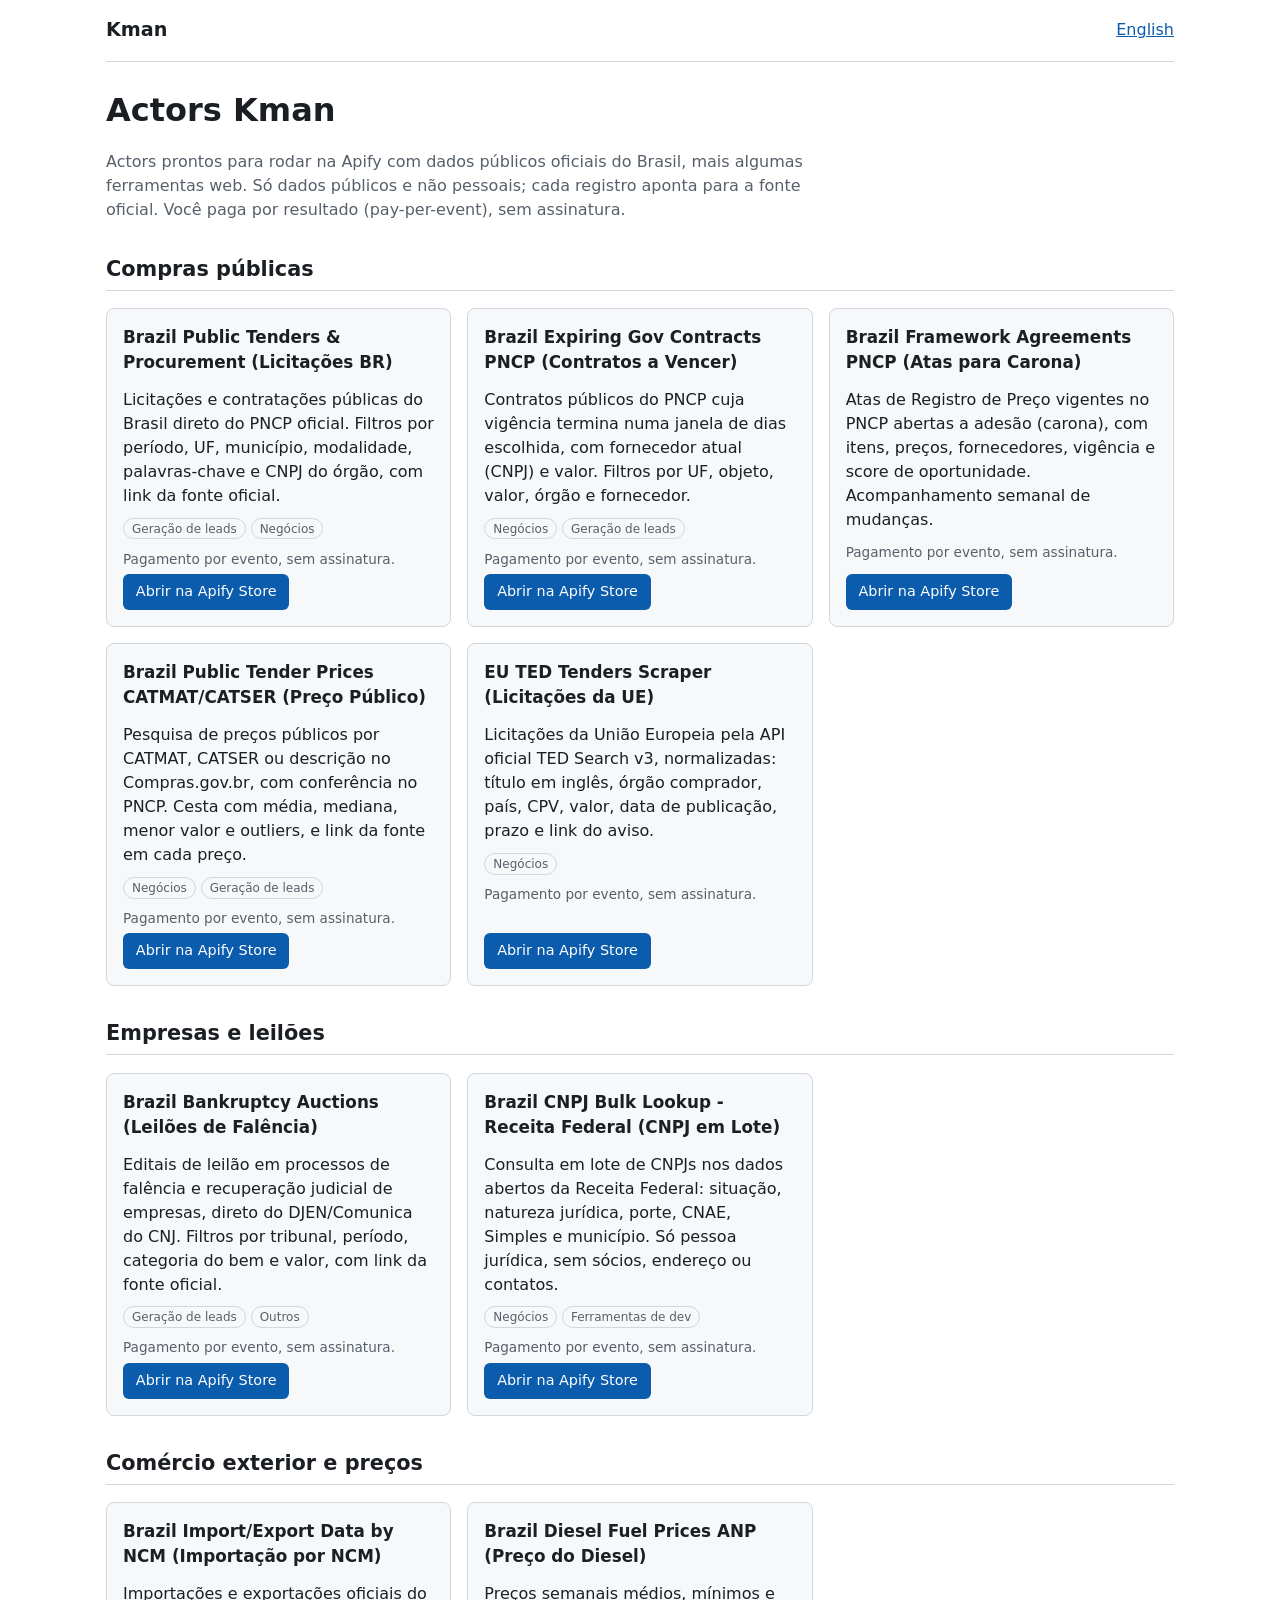
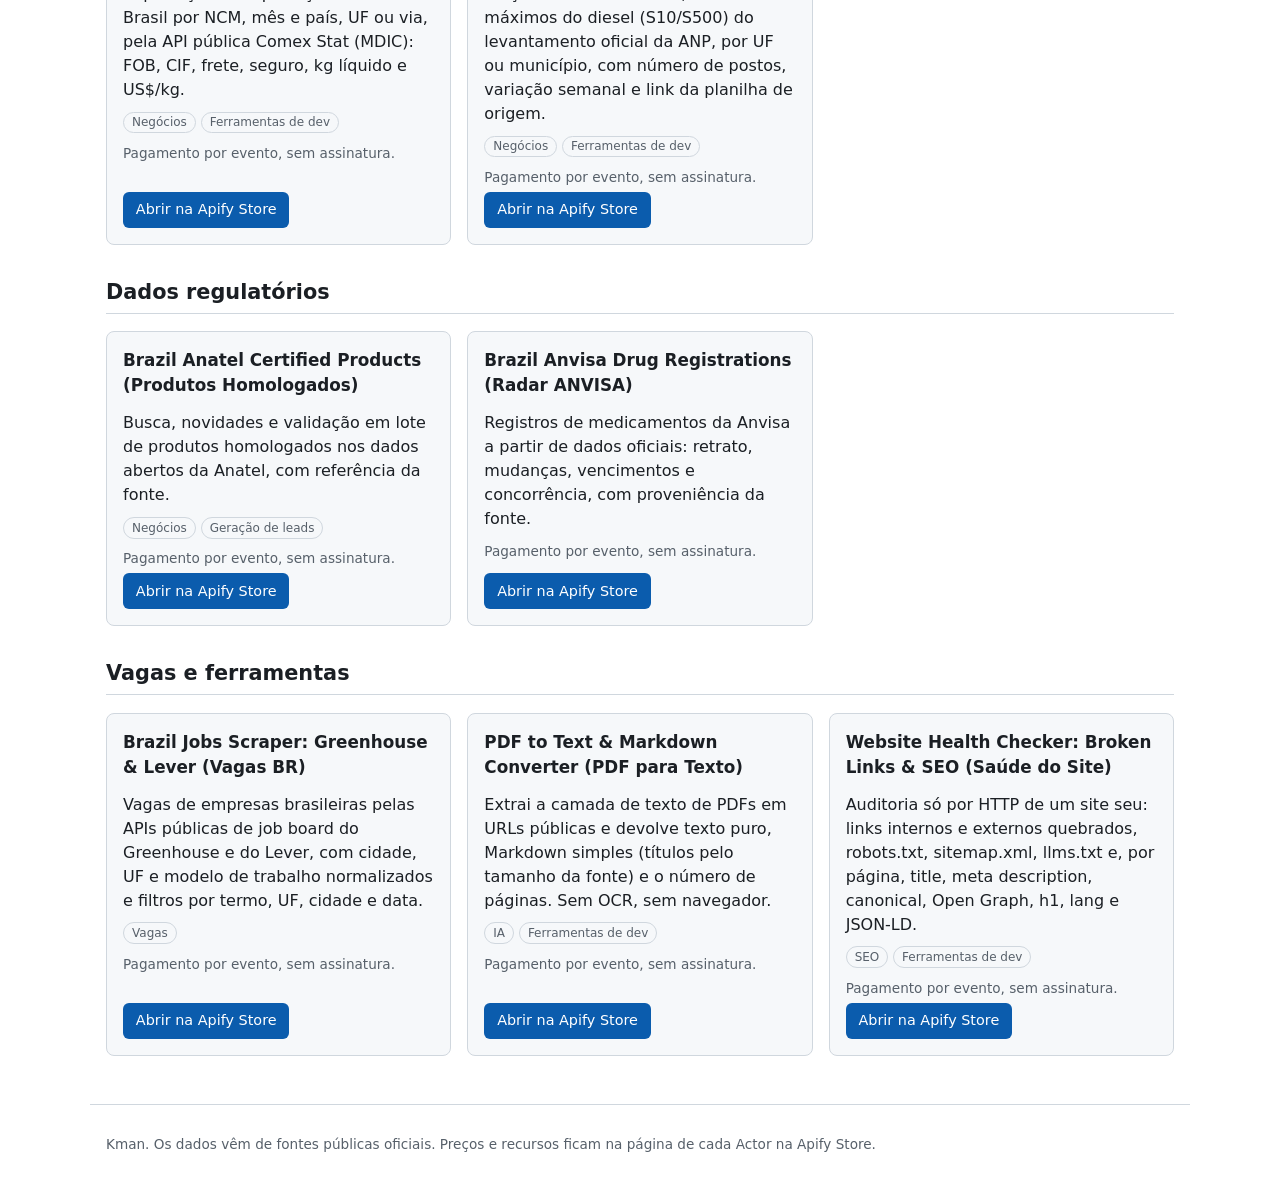
==== pt/index.html @ 034ff601 "Initial catalog page" ====
<!doctype html>
<html lang="pt-BR">
<head>
  <meta charset="utf-8">
  <meta name="viewport" content="width=device-width, initial-scale=1">
  <title>Actors Kman na Apify: dados públicos do Brasil e ferramentas web</title>
  <meta name="description" content="Catálogo dos Actors Kman na Apify Store: licitações, contratos, CNPJ, importação por NCM, preço do diesel, Anatel, Anvisa, licitações da UE (TED) e ferramentas web. Pagamento por evento.">
  <link rel="canonical" href="https://kman-br.github.io/pt/">
  <link rel="alternate" hreflang="en" href="https://kman-br.github.io/">
  <link rel="alternate" hreflang="pt-BR" href="https://kman-br.github.io/pt/">
  <link rel="alternate" hreflang="x-default" href="https://kman-br.github.io/">
  <meta property="og:type" content="website">
  <meta property="og:site_name" content="Kman">
  <meta property="og:title" content="Actors Kman na Apify: dados públicos do Brasil e ferramentas web">
  <meta property="og:description" content="Catálogo dos Actors Kman na Apify Store: licitações, contratos, CNPJ, importação por NCM, preço do diesel, Anatel, Anvisa, licitações da UE (TED) e ferramentas web. Pagamento por evento.">
  <meta property="og:url" content="https://kman-br.github.io/pt/">
  <meta property="og:locale" content="pt_BR">
  <meta property="og:locale:alternate" content="en_US">
  <link rel="stylesheet" href="../style.css">
  <script type="application/ld+json">
{
  "@context": "https://schema.org",
  "@graph": [
    {
      "@type": "SoftwareApplication",
      "name": "Brazil Public Tenders & Procurement (Licitações BR)",
      "description": "Licitações e contratações públicas do Brasil direto do PNCP oficial. Filtros por período, UF, município, modalidade, palavras-chave e CNPJ do órgão, com link da fonte oficial.",
      "applicationCategory": "BusinessApplication",
      "operatingSystem": "Web (Apify platform)",
      "url": "https://apify.com/kman-br/licitacoes-br",
      "offers": {
        "@type": "Offer",
        "description": "Preço por evento na Apify Store; você paga só pelos resultados retornados.",
        "url": "https://apify.com/kman-br/licitacoes-br"
      },
      "publisher": {
        "@type": "Organization",
        "name": "Kman"
      }
    },
    {
      "@type": "SoftwareApplication",
      "name": "Brazil Expiring Gov Contracts PNCP (Contratos a Vencer)",
      "description": "Contratos públicos do PNCP cuja vigência termina numa janela de dias escolhida, com fornecedor atual (CNPJ) e valor. Filtros por UF, objeto, valor, órgão e fornecedor.",
      "applicationCategory": "BusinessApplication",
      "operatingSystem": "Web (Apify platform)",
      "url": "https://apify.com/kman-br/contratos-a-vencer",
      "offers": {
        "@type": "Offer",
        "description": "Preço por evento na Apify Store; você paga só pelos resultados retornados.",
        "url": "https://apify.com/kman-br/contratos-a-vencer"
      },
      "publisher": {
        "@type": "Organization",
        "name": "Kman"
      }
    },
    {
      "@type": "SoftwareApplication",
      "name": "Brazil Framework Agreements PNCP (Atas para Carona)",
      "description": "Atas de Registro de Preço vigentes no PNCP abertas a adesão (carona), com itens, preços, fornecedores, vigência e score de oportunidade. Acompanhamento semanal de mudanças.",
      "applicationCategory": "BusinessApplication",
      "operatingSystem": "Web (Apify platform)",
      "url": "https://apify.com/kman-br/atas-carona-pncp",
      "offers": {
        "@type": "Offer",
        "description": "Preço por evento na Apify Store; você paga só pelos resultados retornados.",
        "url": "https://apify.com/kman-br/atas-carona-pncp"
      },
      "publisher": {
        "@type": "Organization",
        "name": "Kman"
      }
    },
    {
      "@type": "SoftwareApplication",
      "name": "Brazil Public Tender Prices CATMAT/CATSER (Preço Público)",
      "description": "Pesquisa de preços públicos por CATMAT, CATSER ou descrição no Compras.gov.br, com conferência no PNCP. Cesta com média, mediana, menor valor e outliers, e link da fonte em cada preço.",
      "applicationCategory": "BusinessApplication",
      "operatingSystem": "Web (Apify platform)",
      "url": "https://apify.com/kman-br/preco-publico-comparavel",
      "offers": {
        "@type": "Offer",
        "description": "Preço por evento na Apify Store; você paga só pelos resultados retornados.",
        "url": "https://apify.com/kman-br/preco-publico-comparavel"
      },
      "publisher": {
        "@type": "Organization",
        "name": "Kman"
      }
    },
    {
      "@type": "SoftwareApplication",
      "name": "EU TED Tenders Scraper (Licitações da UE)",
      "description": "Licitações da União Europeia pela API oficial TED Search v3, normalizadas: título em inglês, órgão comprador, país, CPV, valor, data de publicação, prazo e link do aviso.",
      "applicationCategory": "BusinessApplication",
      "operatingSystem": "Web (Apify platform)",
      "url": "https://apify.com/kman-br/eu-ted-tenders",
      "offers": {
        "@type": "Offer",
        "description": "Preço por evento na Apify Store; você paga só pelos resultados retornados.",
        "url": "https://apify.com/kman-br/eu-ted-tenders"
      },
      "publisher": {
        "@type": "Organization",
        "name": "Kman"
      }
    },
    {
      "@type": "SoftwareApplication",
      "name": "Brazil Bankruptcy Auctions (Leilões de Falência)",
      "description": "Editais de leilão em processos de falência e recuperação judicial de empresas, direto do DJEN/Comunica do CNJ. Filtros por tribunal, período, categoria do bem e valor, com link da fonte oficial.",
      "applicationCategory": "BusinessApplication",
      "operatingSystem": "Web (Apify platform)",
      "url": "https://apify.com/kman-br/leiloes-falencia",
      "offers": {
        "@type": "Offer",
        "description": "Preço por evento na Apify Store; você paga só pelos resultados retornados.",
        "url": "https://apify.com/kman-br/leiloes-falencia"
      },
      "publisher": {
        "@type": "Organization",
        "name": "Kman"
      }
    },
    {
      "@type": "SoftwareApplication",
      "name": "Brazil CNPJ Bulk Lookup - Receita Federal (CNPJ em Lote)",
      "description": "Consulta em lote de CNPJs nos dados abertos da Receita Federal: situação, natureza jurídica, porte, CNAE, Simples e município. Só pessoa jurídica, sem sócios, endereço ou contatos.",
      "applicationCategory": "BusinessApplication",
      "operatingSystem": "Web (Apify platform)",
      "url": "https://apify.com/kman-br/cnpj-lote",
      "offers": {
        "@type": "Offer",
        "description": "Preço por evento na Apify Store; você paga só pelos resultados retornados.",
        "url": "https://apify.com/kman-br/cnpj-lote"
      },
      "publisher": {
        "@type": "Organization",
        "name": "Kman"
      }
    },
    {
      "@type": "SoftwareApplication",
      "name": "Brazil Import/Export Data by NCM (Importação por NCM)",
      "description": "Importações e exportações oficiais do Brasil por NCM, mês e país, UF ou via, pela API pública Comex Stat (MDIC): FOB, CIF, frete, seguro, kg líquido e US$/kg.",
      "applicationCategory": "BusinessApplication",
      "operatingSystem": "Web (Apify platform)",
      "url": "https://apify.com/kman-br/importacao-ncm",
      "offers": {
        "@type": "Offer",
        "description": "Preço por evento na Apify Store; você paga só pelos resultados retornados.",
        "url": "https://apify.com/kman-br/importacao-ncm"
      },
      "publisher": {
        "@type": "Organization",
        "name": "Kman"
      }
    },
    {
      "@type": "SoftwareApplication",
      "name": "Brazil Diesel Fuel Prices ANP (Preço do Diesel)",
      "description": "Preços semanais médios, mínimos e máximos do diesel (S10/S500) do levantamento oficial da ANP, por UF ou município, com número de postos, variação semanal e link da planilha de origem.",
      "applicationCategory": "BusinessApplication",
      "operatingSystem": "Web (Apify platform)",
      "url": "https://apify.com/kman-br/diesel-anp",
      "offers": {
        "@type": "Offer",
        "description": "Preço por evento na Apify Store; você paga só pelos resultados retornados.",
        "url": "https://apify.com/kman-br/diesel-anp"
      },
      "publisher": {
        "@type": "Organization",
        "name": "Kman"
      }
    },
    {
      "@type": "SoftwareApplication",
      "name": "Brazil Anatel Certified Products (Produtos Homologados)",
      "description": "Busca, novidades e validação em lote de produtos homologados nos dados abertos da Anatel, com referência da fonte.",
      "applicationCategory": "BusinessApplication",
      "operatingSystem": "Web (Apify platform)",
      "url": "https://apify.com/kman-br/anatel",
      "offers": {
        "@type": "Offer",
        "description": "Preço por evento na Apify Store; você paga só pelos resultados retornados.",
        "url": "https://apify.com/kman-br/anatel"
      },
      "publisher": {
        "@type": "Organization",
        "name": "Kman"
      }
    },
    {
      "@type": "SoftwareApplication",
      "name": "Brazil Anvisa Drug Registrations (Radar ANVISA)",
      "description": "Registros de medicamentos da Anvisa a partir de dados oficiais: retrato, mudanças, vencimentos e concorrência, com proveniência da fonte.",
      "applicationCategory": "BusinessApplication",
      "operatingSystem": "Web (Apify platform)",
      "url": "https://apify.com/kman-br/anvisa-radar-registros",
      "offers": {
        "@type": "Offer",
        "description": "Preço por evento na Apify Store; você paga só pelos resultados retornados.",
        "url": "https://apify.com/kman-br/anvisa-radar-registros"
      },
      "publisher": {
        "@type": "Organization",
        "name": "Kman"
      }
    },
    {
      "@type": "SoftwareApplication",
      "name": "Brazil Jobs Scraper: Greenhouse & Lever (Vagas BR)",
      "description": "Vagas de empresas brasileiras pelas APIs públicas de job board do Greenhouse e do Lever, com cidade, UF e modelo de trabalho normalizados e filtros por termo, UF, cidade e data.",
      "applicationCategory": "BusinessApplication",
      "operatingSystem": "Web (Apify platform)",
      "url": "https://apify.com/kman-br/vagas-ats",
      "offers": {
        "@type": "Offer",
        "description": "Preço por evento na Apify Store; você paga só pelos resultados retornados.",
        "url": "https://apify.com/kman-br/vagas-ats"
      },
      "publisher": {
        "@type": "Organization",
        "name": "Kman"
      }
    },
    {
      "@type": "SoftwareApplication",
      "name": "PDF to Text & Markdown Converter (PDF para Texto)",
      "description": "Extrai a camada de texto de PDFs em URLs públicas e devolve texto puro, Markdown simples (títulos pelo tamanho da fonte) e o número de páginas. Sem OCR, sem navegador.",
      "applicationCategory": "DeveloperApplication",
      "operatingSystem": "Web (Apify platform)",
      "url": "https://apify.com/kman-br/pdf-to-text-markdown",
      "offers": {
        "@type": "Offer",
        "description": "Preço por evento na Apify Store; você paga só pelos resultados retornados.",
        "url": "https://apify.com/kman-br/pdf-to-text-markdown"
      },
      "publisher": {
        "@type": "Organization",
        "name": "Kman"
      }
    },
    {
      "@type": "SoftwareApplication",
      "name": "Website Health Checker: Broken Links & SEO (Saúde do Site)",
      "description": "Auditoria só por HTTP de um site seu: links internos e externos quebrados, robots.txt, sitemap.xml, llms.txt e, por página, title, meta description, canonical, Open Graph, h1, lang e JSON-LD.",
      "applicationCategory": "DeveloperApplication",
      "operatingSystem": "Web (Apify platform)",
      "url": "https://apify.com/kman-br/website-health-checker",
      "offers": {
        "@type": "Offer",
        "description": "Preço por evento na Apify Store; você paga só pelos resultados retornados.",
        "url": "https://apify.com/kman-br/website-health-checker"
      },
      "publisher": {
        "@type": "Organization",
        "name": "Kman"
      }
    }
  ]
}
  </script>
</head>
<body>
  <header>
    <nav><span class="brand">Kman</span> <a href="../" hreflang="en">English</a></nav>
    <h1>Actors Kman</h1>
    <p class="lead">Actors prontos para rodar na Apify com dados públicos oficiais do Brasil, mais algumas ferramentas web. Só dados públicos e não pessoais; cada registro aponta para a fonte oficial. Você paga por resultado (pay-per-event), sem assinatura.</p>
  </header>
  <main>
    <section>
      <h2>Compras públicas</h2>
      <div class="grid">
      <article class="card" id="licitacoes-br">
        <h3><a href="https://apify.com/kman-br/licitacoes-br" rel="noopener">Brazil Public Tenders &amp; Procurement (Licitações BR)</a></h3>
        <p>Licitações e contratações públicas do Brasil direto do PNCP oficial. Filtros por período, UF, município, modalidade, palavras-chave e CNPJ do órgão, com link da fonte oficial.</p>
        <p class="cats"><span class="sr">Categorias: </span><span class="tag">Geração de leads</span><span class="tag">Negócios</span></p>
        <p class="price">Pagamento por evento, sem assinatura.</p>
        <a class="btn" href="https://apify.com/kman-br/licitacoes-br" rel="noopener">Abrir na Apify Store</a>
        <!-- TODO: enable when the api.market listing is approved (currently In Review):
        <a class="btn alt" href="https://api.market/store/kman/licitacoes-br" rel="noopener">api.market</a> -->
      </article>
      <article class="card" id="contratos-a-vencer">
        <h3><a href="https://apify.com/kman-br/contratos-a-vencer" rel="noopener">Brazil Expiring Gov Contracts PNCP (Contratos a Vencer)</a></h3>
        <p>Contratos públicos do PNCP cuja vigência termina numa janela de dias escolhida, com fornecedor atual (CNPJ) e valor. Filtros por UF, objeto, valor, órgão e fornecedor.</p>
        <p class="cats"><span class="sr">Categorias: </span><span class="tag">Negócios</span><span class="tag">Geração de leads</span></p>
        <p class="price">Pagamento por evento, sem assinatura.</p>
        <a class="btn" href="https://apify.com/kman-br/contratos-a-vencer" rel="noopener">Abrir na Apify Store</a>
      </article>
      <article class="card" id="atas-carona-pncp">
        <h3><a href="https://apify.com/kman-br/atas-carona-pncp" rel="noopener">Brazil Framework Agreements PNCP (Atas para Carona)</a></h3>
        <p>Atas de Registro de Preço vigentes no PNCP abertas a adesão (carona), com itens, preços, fornecedores, vigência e score de oportunidade. Acompanhamento semanal de mudanças.</p>
        
        <p class="price">Pagamento por evento, sem assinatura.</p>
        <a class="btn" href="https://apify.com/kman-br/atas-carona-pncp" rel="noopener">Abrir na Apify Store</a>
      </article>
      <article class="card" id="preco-publico-comparavel">
        <h3><a href="https://apify.com/kman-br/preco-publico-comparavel" rel="noopener">Brazil Public Tender Prices CATMAT/CATSER (Preço Público)</a></h3>
        <p>Pesquisa de preços públicos por CATMAT, CATSER ou descrição no Compras.gov.br, com conferência no PNCP. Cesta com média, mediana, menor valor e outliers, e link da fonte em cada preço.</p>
        <p class="cats"><span class="sr">Categorias: </span><span class="tag">Negócios</span><span class="tag">Geração de leads</span></p>
        <p class="price">Pagamento por evento, sem assinatura.</p>
        <a class="btn" href="https://apify.com/kman-br/preco-publico-comparavel" rel="noopener">Abrir na Apify Store</a>
      </article>
      <article class="card" id="eu-ted-tenders">
        <h3><a href="https://apify.com/kman-br/eu-ted-tenders" rel="noopener">EU TED Tenders Scraper (Licitações da UE)</a></h3>
        <p>Licitações da União Europeia pela API oficial TED Search v3, normalizadas: título em inglês, órgão comprador, país, CPV, valor, data de publicação, prazo e link do aviso.</p>
        <p class="cats"><span class="sr">Categorias: </span><span class="tag">Negócios</span></p>
        <p class="price">Pagamento por evento, sem assinatura.</p>
        <a class="btn" href="https://apify.com/kman-br/eu-ted-tenders" rel="noopener">Abrir na Apify Store</a>
      </article>
      </div>
    </section>
    <section>
      <h2>Empresas e leilões</h2>
      <div class="grid">
      <article class="card" id="leiloes-falencia">
        <h3><a href="https://apify.com/kman-br/leiloes-falencia" rel="noopener">Brazil Bankruptcy Auctions (Leilões de Falência)</a></h3>
        <p>Editais de leilão em processos de falência e recuperação judicial de empresas, direto do DJEN/Comunica do CNJ. Filtros por tribunal, período, categoria do bem e valor, com link da fonte oficial.</p>
        <p class="cats"><span class="sr">Categorias: </span><span class="tag">Geração de leads</span><span class="tag">Outros</span></p>
        <p class="price">Pagamento por evento, sem assinatura.</p>
        <a class="btn" href="https://apify.com/kman-br/leiloes-falencia" rel="noopener">Abrir na Apify Store</a>
      </article>
      <article class="card" id="cnpj-lote">
        <h3><a href="https://apify.com/kman-br/cnpj-lote" rel="noopener">Brazil CNPJ Bulk Lookup - Receita Federal (CNPJ em Lote)</a></h3>
        <p>Consulta em lote de CNPJs nos dados abertos da Receita Federal: situação, natureza jurídica, porte, CNAE, Simples e município. Só pessoa jurídica, sem sócios, endereço ou contatos.</p>
        <p class="cats"><span class="sr">Categorias: </span><span class="tag">Negócios</span><span class="tag">Ferramentas de dev</span></p>
        <p class="price">Pagamento por evento, sem assinatura.</p>
        <a class="btn" href="https://apify.com/kman-br/cnpj-lote" rel="noopener">Abrir na Apify Store</a>
      </article>
      </div>
    </section>
    <section>
      <h2>Comércio exterior e preços</h2>
      <div class="grid">
      <article class="card" id="importacao-ncm">
        <h3><a href="https://apify.com/kman-br/importacao-ncm" rel="noopener">Brazil Import/Export Data by NCM (Importação por NCM)</a></h3>
        <p>Importações e exportações oficiais do Brasil por NCM, mês e país, UF ou via, pela API pública Comex Stat (MDIC): FOB, CIF, frete, seguro, kg líquido e US$/kg.</p>
        <p class="cats"><span class="sr">Categorias: </span><span class="tag">Negócios</span><span class="tag">Ferramentas de dev</span></p>
        <p class="price">Pagamento por evento, sem assinatura.</p>
        <a class="btn" href="https://apify.com/kman-br/importacao-ncm" rel="noopener">Abrir na Apify Store</a>
      </article>
      <article class="card" id="diesel-anp">
        <h3><a href="https://apify.com/kman-br/diesel-anp" rel="noopener">Brazil Diesel Fuel Prices ANP (Preço do Diesel)</a></h3>
        <p>Preços semanais médios, mínimos e máximos do diesel (S10/S500) do levantamento oficial da ANP, por UF ou município, com número de postos, variação semanal e link da planilha de origem.</p>
        <p class="cats"><span class="sr">Categorias: </span><span class="tag">Negócios</span><span class="tag">Ferramentas de dev</span></p>
        <p class="price">Pagamento por evento, sem assinatura.</p>
        <a class="btn" href="https://apify.com/kman-br/diesel-anp" rel="noopener">Abrir na Apify Store</a>
      </article>
      </div>
    </section>
    <section>
      <h2>Dados regulatórios</h2>
      <div class="grid">
      <article class="card" id="anatel">
        <h3><a href="https://apify.com/kman-br/anatel" rel="noopener">Brazil Anatel Certified Products (Produtos Homologados)</a></h3>
        <p>Busca, novidades e validação em lote de produtos homologados nos dados abertos da Anatel, com referência da fonte.</p>
        <p class="cats"><span class="sr">Categorias: </span><span class="tag">Negócios</span><span class="tag">Geração de leads</span></p>
        <p class="price">Pagamento por evento, sem assinatura.</p>
        <a class="btn" href="https://apify.com/kman-br/anatel" rel="noopener">Abrir na Apify Store</a>
      </article>
      <article class="card" id="anvisa-radar-registros">
        <h3><a href="https://apify.com/kman-br/anvisa-radar-registros" rel="noopener">Brazil Anvisa Drug Registrations (Radar ANVISA)</a></h3>
        <p>Registros de medicamentos da Anvisa a partir de dados oficiais: retrato, mudanças, vencimentos e concorrência, com proveniência da fonte.</p>
        
        <p class="price">Pagamento por evento, sem assinatura.</p>
        <a class="btn" href="https://apify.com/kman-br/anvisa-radar-registros" rel="noopener">Abrir na Apify Store</a>
      </article>
      </div>
    </section>
    <section>
      <h2>Vagas e ferramentas</h2>
      <div class="grid">
      <article class="card" id="vagas-ats">
        <h3><a href="https://apify.com/kman-br/vagas-ats" rel="noopener">Brazil Jobs Scraper: Greenhouse &amp; Lever (Vagas BR)</a></h3>
        <p>Vagas de empresas brasileiras pelas APIs públicas de job board do Greenhouse e do Lever, com cidade, UF e modelo de trabalho normalizados e filtros por termo, UF, cidade e data.</p>
        <p class="cats"><span class="sr">Categorias: </span><span class="tag">Vagas</span></p>
        <p class="price">Pagamento por evento, sem assinatura.</p>
        <a class="btn" href="https://apify.com/kman-br/vagas-ats" rel="noopener">Abrir na Apify Store</a>
      </article>
      <article class="card" id="pdf-to-text-markdown">
        <h3><a href="https://apify.com/kman-br/pdf-to-text-markdown" rel="noopener">PDF to Text &amp; Markdown Converter (PDF para Texto)</a></h3>
        <p>Extrai a camada de texto de PDFs em URLs públicas e devolve texto puro, Markdown simples (títulos pelo tamanho da fonte) e o número de páginas. Sem OCR, sem navegador.</p>
        <p class="cats"><span class="sr">Categorias: </span><span class="tag">IA</span><span class="tag">Ferramentas de dev</span></p>
        <p class="price">Pagamento por evento, sem assinatura.</p>
        <a class="btn" href="https://apify.com/kman-br/pdf-to-text-markdown" rel="noopener">Abrir na Apify Store</a>
      </article>
      <article class="card" id="website-health-checker">
        <h3><a href="https://apify.com/kman-br/website-health-checker" rel="noopener">Website Health Checker: Broken Links &amp; SEO (Saúde do Site)</a></h3>
        <p>Auditoria só por HTTP de um site seu: links internos e externos quebrados, robots.txt, sitemap.xml, llms.txt e, por página, title, meta description, canonical, Open Graph, h1, lang e JSON-LD.</p>
        <p class="cats"><span class="sr">Categorias: </span><span class="tag">SEO</span><span class="tag">Ferramentas de dev</span></p>
        <p class="price">Pagamento por evento, sem assinatura.</p>
        <a class="btn" href="https://apify.com/kman-br/website-health-checker" rel="noopener">Abrir na Apify Store</a>
      </article>
      </div>
    </section>
  </main>
  <footer><p>Kman. Os dados vêm de fontes públicas oficiais. Preços e recursos ficam na página de cada Actor na Apify Store.</p></footer>
</body>
</html>
---- style.css ----
:root{--fg:#1b1f24;--muted:#57606a;--bg:#fff;--card:#f6f8fa;--line:#d0d7de;--acc:#0b5cad}
@media (prefers-color-scheme:dark){:root{--fg:#e6edf3;--muted:#9da7b3;--bg:#0d1117;--card:#161b22;--line:#30363d;--acc:#4ea1ff}}
*{box-sizing:border-box}
body{margin:0;font-family:system-ui,-apple-system,"Segoe UI",Roboto,Ubuntu,"Helvetica Neue",Arial,sans-serif;color:var(--fg);background:var(--bg);line-height:1.5}
header,main,footer{max-width:1100px;margin:0 auto;padding:0 1rem}
nav{display:flex;justify-content:space-between;align-items:center;padding:1rem 0;border-bottom:1px solid var(--line)}
.brand{font-weight:700;font-size:1.2rem}
a{color:var(--acc)}
h1{font-size:2rem;margin:1.5rem 0 .5rem}
.lead{color:var(--muted);max-width:70ch}
h2{margin-top:2rem;font-size:1.3rem;border-bottom:1px solid var(--line);padding-bottom:.3rem}
.grid{display:grid;gap:1rem;grid-template-columns:repeat(auto-fill,minmax(300px,1fr))}
.card{background:var(--card);border:1px solid var(--line);border-radius:8px;padding:1rem;display:flex;flex-direction:column}
.card h3{font-size:1.05rem;margin:0 0 .5rem}
.card h3 a{color:inherit;text-decoration:none}
.card p{margin:.3rem 0}
.cats{display:flex;flex-wrap:wrap;gap:.3rem}
.tag{font-size:.75rem;border:1px solid var(--line);border-radius:999px;padding:.05rem .5rem;color:var(--muted)}
.price{font-size:.85rem;color:var(--muted)}
.btn{margin-top:auto;align-self:flex-start;display:inline-block;padding:.45rem .8rem;border-radius:6px;background:var(--acc);color:#fff;text-decoration:none;font-size:.9rem}
.btn.alt{background:transparent;color:var(--acc);border:1px solid var(--acc)}
.sr{position:absolute;width:1px;height:1px;overflow:hidden;clip:rect(0 0 0 0)}
footer{margin:3rem auto 2rem;color:var(--muted);font-size:.85rem;border-top:1px solid var(--line);padding-top:1rem}
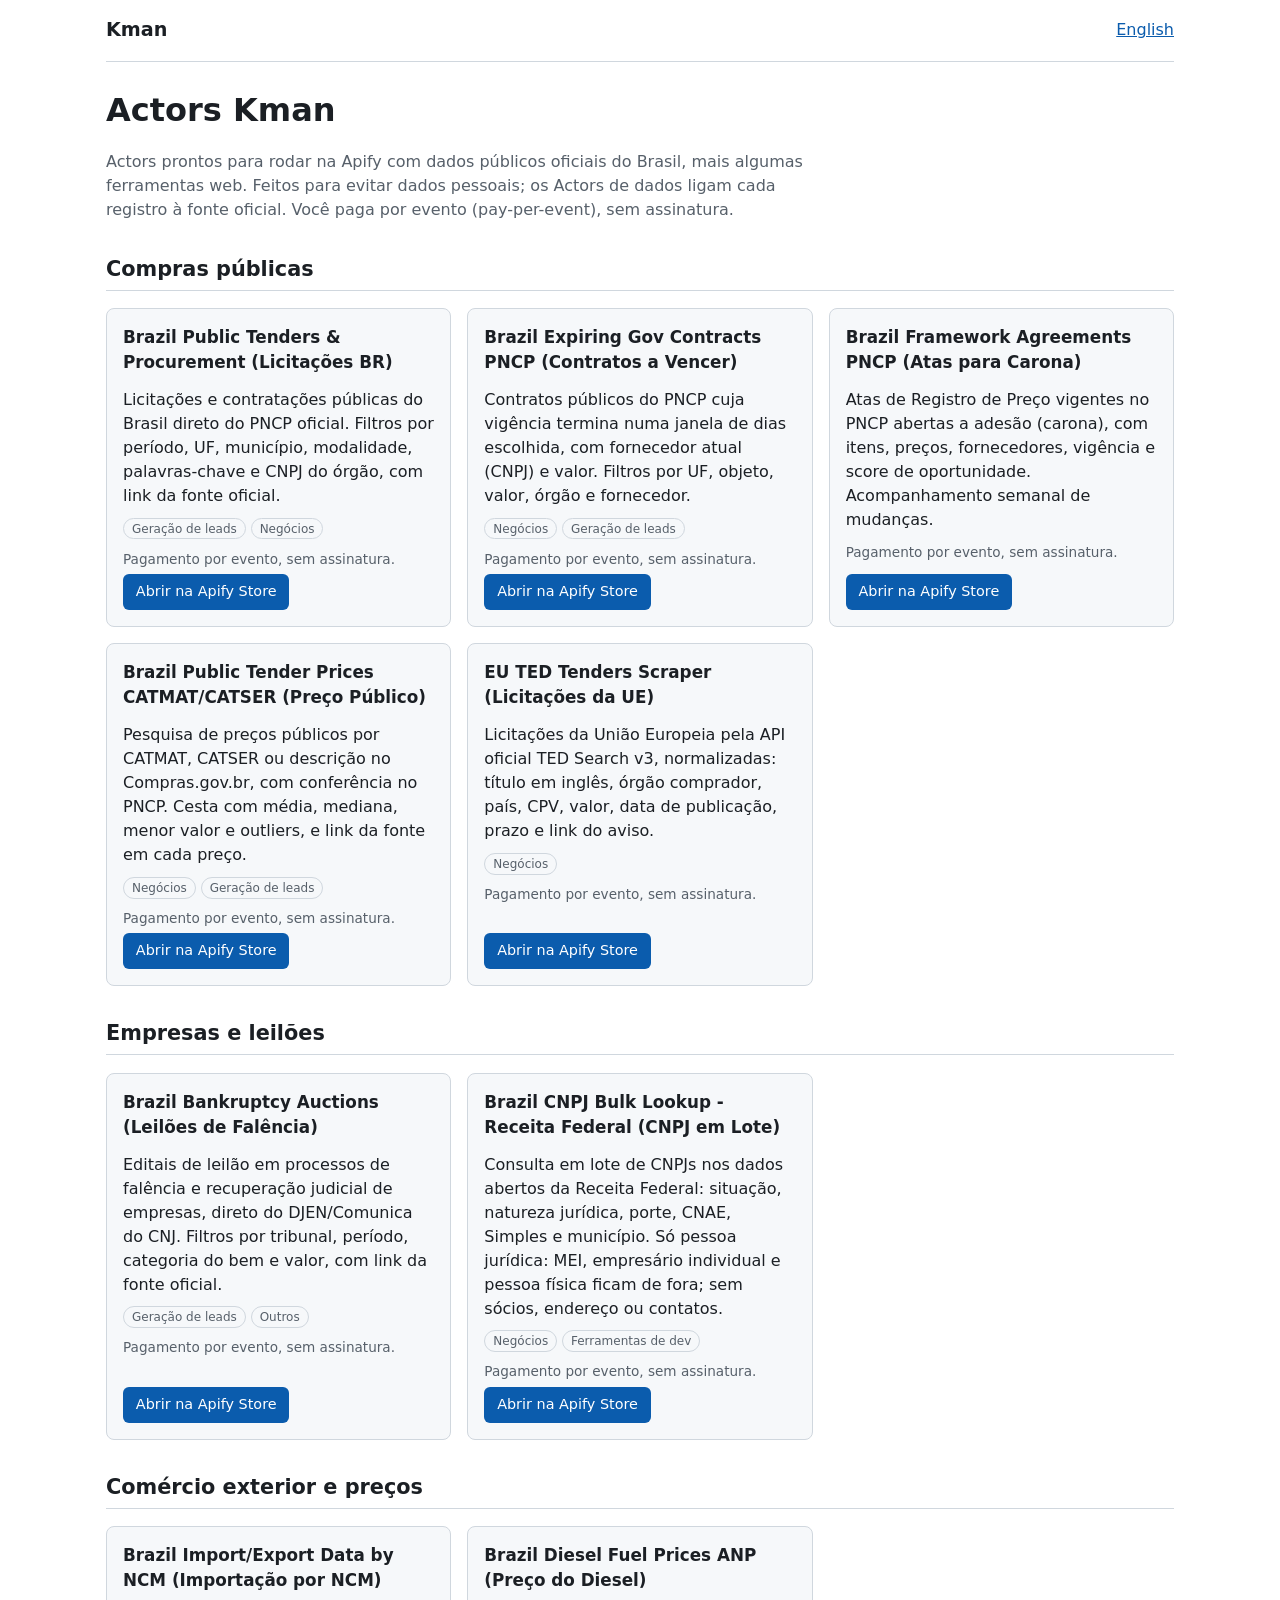
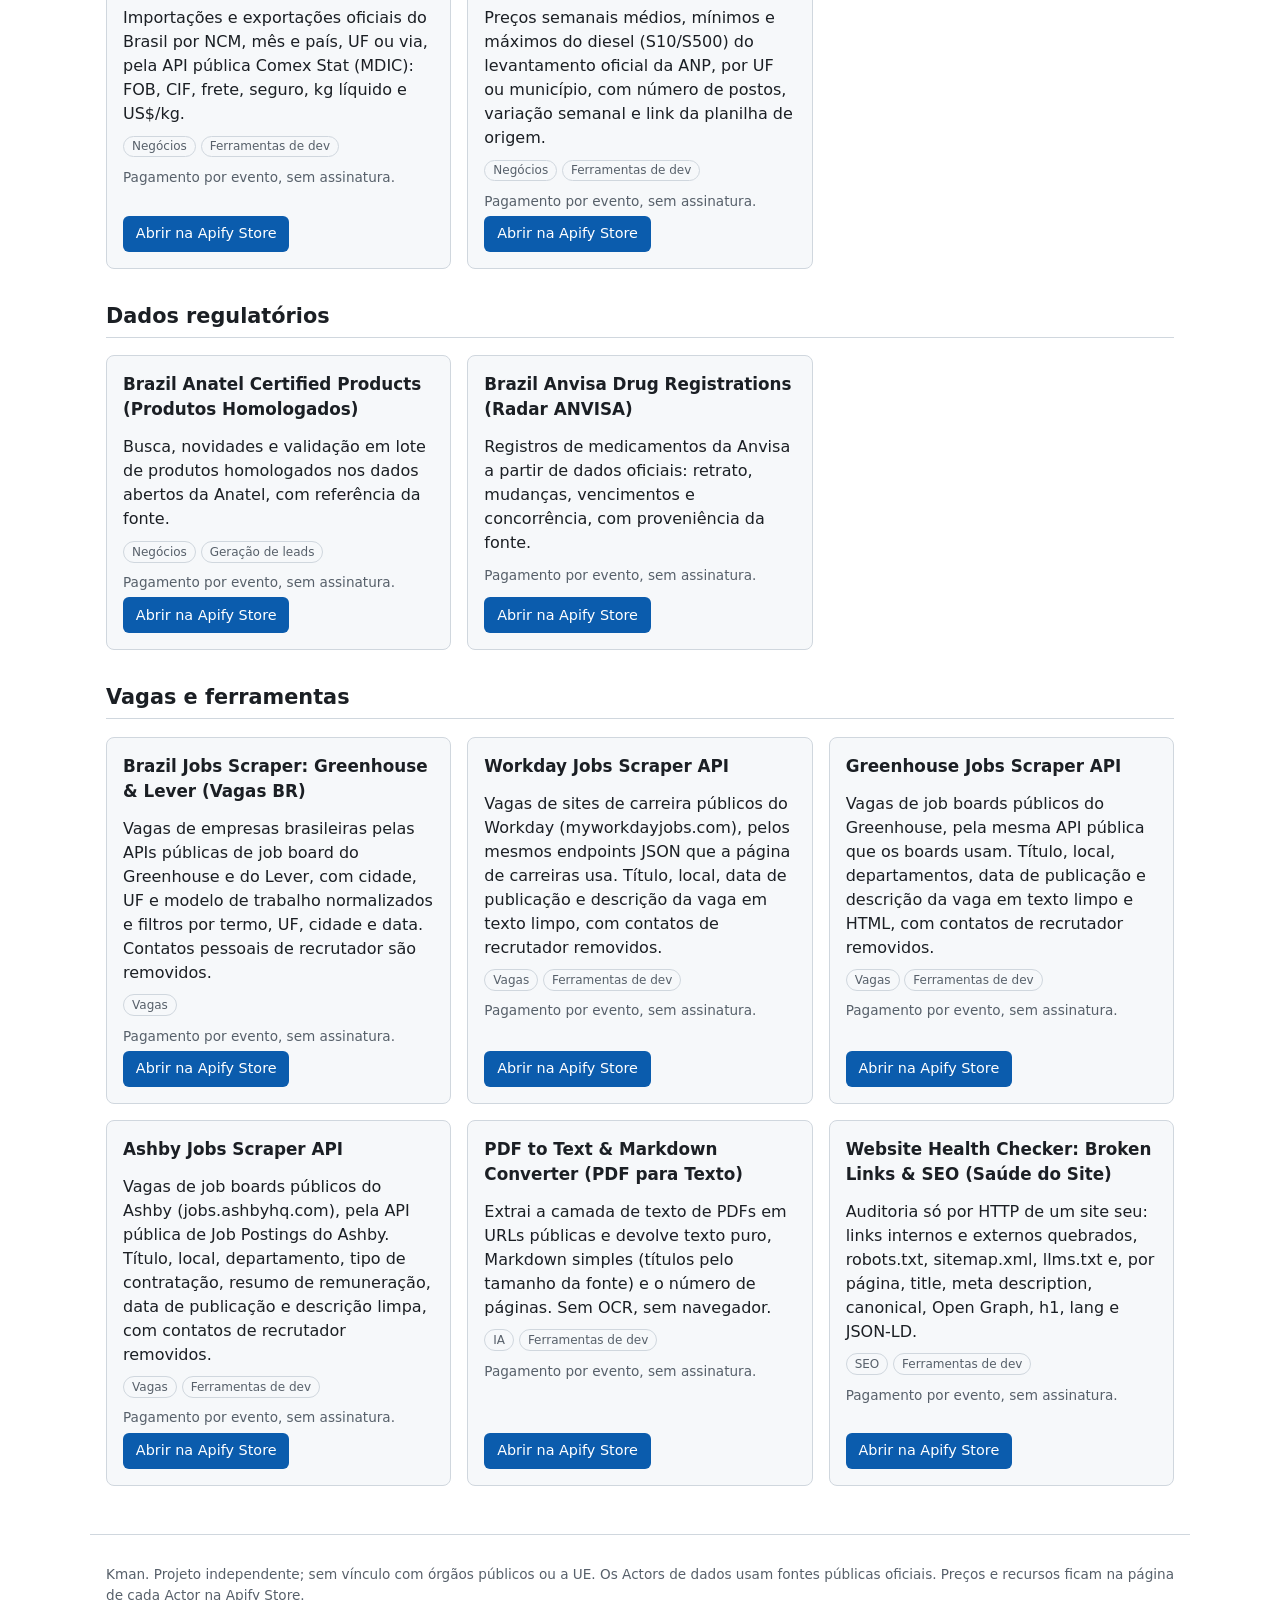
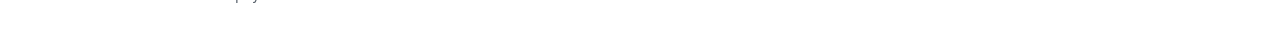
==== commit 995ac08d: "Catalog: review fixes (pricing wording, footer, CNPJ/jobs notes) and add Workday, Greenhouse, Ashby " ====
--- a/pt/index.html
+++ b/pt/index.html
@@ -4,7 +4,7 @@
   <meta charset="utf-8">
   <meta name="viewport" content="width=device-width, initial-scale=1">
   <title>Actors Kman na Apify: dados públicos do Brasil e ferramentas web</title>
-  <meta name="description" content="Catálogo dos Actors Kman na Apify Store: licitações, contratos, CNPJ, importação por NCM, preço do diesel, Anatel, Anvisa, licitações da UE (TED) e ferramentas web. Pagamento por evento.">
+  <meta name="description" content="Catálogo dos Actors Kman na Apify Store: licitações, contratos, CNPJ, importação por NCM, preço do diesel, Anatel, Anvisa, licitações da UE (TED), coletores de vagas e ferramentas web. Pagamento por evento.">
   <link rel="canonical" href="https://kman-br.github.io/pt/">
   <link rel="alternate" hreflang="en" href="https://kman-br.github.io/">
   <link rel="alternate" hreflang="pt-BR" href="https://kman-br.github.io/pt/">
@@ -12,7 +12,7 @@
   <meta property="og:type" content="website">
   <meta property="og:site_name" content="Kman">
   <meta property="og:title" content="Actors Kman na Apify: dados públicos do Brasil e ferramentas web">
-  <meta property="og:description" content="Catálogo dos Actors Kman na Apify Store: licitações, contratos, CNPJ, importação por NCM, preço do diesel, Anatel, Anvisa, licitações da UE (TED) e ferramentas web. Pagamento por evento.">
+  <meta property="og:description" content="Catálogo dos Actors Kman na Apify Store: licitações, contratos, CNPJ, importação por NCM, preço do diesel, Anatel, Anvisa, licitações da UE (TED), coletores de vagas e ferramentas web. Pagamento por evento.">
   <meta property="og:url" content="https://kman-br.github.io/pt/">
   <meta property="og:locale" content="pt_BR">
   <meta property="og:locale:alternate" content="en_US">
@@ -30,7 +30,7 @@
       "url": "https://apify.com/kman-br/licitacoes-br",
       "offers": {
         "@type": "Offer",
-        "description": "Preço por evento na Apify Store; você paga só pelos resultados retornados.",
+        "description": "Preço por evento na Apify Store; veja os preços atuais na página do Actor.",
         "url": "https://apify.com/kman-br/licitacoes-br"
       },
       "publisher": {
@@ -47,7 +47,7 @@
       "url": "https://apify.com/kman-br/contratos-a-vencer",
       "offers": {
         "@type": "Offer",
-        "description": "Preço por evento na Apify Store; você paga só pelos resultados retornados.",
+        "description": "Preço por evento na Apify Store; veja os preços atuais na página do Actor.",
         "url": "https://apify.com/kman-br/contratos-a-vencer"
       },
       "publisher": {
@@ -64,7 +64,7 @@
       "url": "https://apify.com/kman-br/atas-carona-pncp",
       "offers": {
         "@type": "Offer",
-        "description": "Preço por evento na Apify Store; você paga só pelos resultados retornados.",
+        "description": "Preço por evento na Apify Store; veja os preços atuais na página do Actor.",
         "url": "https://apify.com/kman-br/atas-carona-pncp"
       },
       "publisher": {
@@ -81,7 +81,7 @@
       "url": "https://apify.com/kman-br/preco-publico-comparavel",
       "offers": {
         "@type": "Offer",
-        "description": "Preço por evento na Apify Store; você paga só pelos resultados retornados.",
+        "description": "Preço por evento na Apify Store; veja os preços atuais na página do Actor.",
         "url": "https://apify.com/kman-br/preco-publico-comparavel"
       },
       "publisher": {
@@ -98,7 +98,7 @@
       "url": "https://apify.com/kman-br/eu-ted-tenders",
       "offers": {
         "@type": "Offer",
-        "description": "Preço por evento na Apify Store; você paga só pelos resultados retornados.",
+        "description": "Preço por evento na Apify Store; veja os preços atuais na página do Actor.",
         "url": "https://apify.com/kman-br/eu-ted-tenders"
       },
       "publisher": {
@@ -115,7 +115,7 @@
       "url": "https://apify.com/kman-br/leiloes-falencia",
       "offers": {
         "@type": "Offer",
-        "description": "Preço por evento na Apify Store; você paga só pelos resultados retornados.",
+        "description": "Preço por evento na Apify Store; veja os preços atuais na página do Actor.",
         "url": "https://apify.com/kman-br/leiloes-falencia"
       },
       "publisher": {
@@ -126,13 +126,13 @@
     {
       "@type": "SoftwareApplication",
       "name": "Brazil CNPJ Bulk Lookup - Receita Federal (CNPJ em Lote)",
-      "description": "Consulta em lote de CNPJs nos dados abertos da Receita Federal: situação, natureza jurídica, porte, CNAE, Simples e município. Só pessoa jurídica, sem sócios, endereço ou contatos.",
+      "description": "Consulta em lote de CNPJs nos dados abertos da Receita Federal: situação, natureza jurídica, porte, CNAE, Simples e município. Só pessoa jurídica: MEI, empresário individual e pessoa física ficam de fora; sem sócios, endereço ou contatos.",
       "applicationCategory": "BusinessApplication",
       "operatingSystem": "Web (Apify platform)",
       "url": "https://apify.com/kman-br/cnpj-lote",
       "offers": {
         "@type": "Offer",
-        "description": "Preço por evento na Apify Store; você paga só pelos resultados retornados.",
+        "description": "Preço por evento na Apify Store; veja os preços atuais na página do Actor.",
         "url": "https://apify.com/kman-br/cnpj-lote"
       },
       "publisher": {
@@ -149,7 +149,7 @@
       "url": "https://apify.com/kman-br/importacao-ncm",
       "offers": {
         "@type": "Offer",
-        "description": "Preço por evento na Apify Store; você paga só pelos resultados retornados.",
+        "description": "Preço por evento na Apify Store; veja os preços atuais na página do Actor.",
         "url": "https://apify.com/kman-br/importacao-ncm"
       },
       "publisher": {
@@ -166,7 +166,7 @@
       "url": "https://apify.com/kman-br/diesel-anp",
       "offers": {
         "@type": "Offer",
-        "description": "Preço por evento na Apify Store; você paga só pelos resultados retornados.",
+        "description": "Preço por evento na Apify Store; veja os preços atuais na página do Actor.",
         "url": "https://apify.com/kman-br/diesel-anp"
       },
       "publisher": {
@@ -183,7 +183,7 @@
       "url": "https://apify.com/kman-br/anatel",
       "offers": {
         "@type": "Offer",
-        "description": "Preço por evento na Apify Store; você paga só pelos resultados retornados.",
+        "description": "Preço por evento na Apify Store; veja os preços atuais na página do Actor.",
         "url": "https://apify.com/kman-br/anatel"
       },
       "publisher": {
@@ -200,7 +200,7 @@
       "url": "https://apify.com/kman-br/anvisa-radar-registros",
       "offers": {
         "@type": "Offer",
-        "description": "Preço por evento na Apify Store; você paga só pelos resultados retornados.",
+        "description": "Preço por evento na Apify Store; veja os preços atuais na página do Actor.",
         "url": "https://apify.com/kman-br/anvisa-radar-registros"
       },
       "publisher": {
@@ -211,14 +211,65 @@
     {
       "@type": "SoftwareApplication",
       "name": "Brazil Jobs Scraper: Greenhouse & Lever (Vagas BR)",
-      "description": "Vagas de empresas brasileiras pelas APIs públicas de job board do Greenhouse e do Lever, com cidade, UF e modelo de trabalho normalizados e filtros por termo, UF, cidade e data.",
+      "description": "Vagas de empresas brasileiras pelas APIs públicas de job board do Greenhouse e do Lever, com cidade, UF e modelo de trabalho normalizados e filtros por termo, UF, cidade e data. Contatos pessoais de recrutador são removidos.",
       "applicationCategory": "BusinessApplication",
       "operatingSystem": "Web (Apify platform)",
       "url": "https://apify.com/kman-br/vagas-ats",
       "offers": {
         "@type": "Offer",
-        "description": "Preço por evento na Apify Store; você paga só pelos resultados retornados.",
+        "description": "Preço por evento na Apify Store; veja os preços atuais na página do Actor.",
         "url": "https://apify.com/kman-br/vagas-ats"
+      },
+      "publisher": {
+        "@type": "Organization",
+        "name": "Kman"
+      }
+    },
+    {
+      "@type": "SoftwareApplication",
+      "name": "Workday Jobs Scraper API",
+      "description": "Vagas de sites de carreira públicos do Workday (myworkdayjobs.com), pelos mesmos endpoints JSON que a página de carreiras usa. Título, local, data de publicação e descrição da vaga em texto limpo, com contatos de recrutador removidos.",
+      "applicationCategory": "BusinessApplication",
+      "operatingSystem": "Web (Apify platform)",
+      "url": "https://apify.com/kman-br/workday-jobs",
+      "offers": {
+        "@type": "Offer",
+        "description": "Preço por evento na Apify Store; veja os preços atuais na página do Actor.",
+        "url": "https://apify.com/kman-br/workday-jobs"
+      },
+      "publisher": {
+        "@type": "Organization",
+        "name": "Kman"
+      }
+    },
+    {
+      "@type": "SoftwareApplication",
+      "name": "Greenhouse Jobs Scraper API",
+      "description": "Vagas de job boards públicos do Greenhouse, pela mesma API pública que os boards usam. Título, local, departamentos, data de publicação e descrição da vaga em texto limpo e HTML, com contatos de recrutador removidos.",
+      "applicationCategory": "BusinessApplication",
+      "operatingSystem": "Web (Apify platform)",
+      "url": "https://apify.com/kman-br/greenhouse-jobs",
+      "offers": {
+        "@type": "Offer",
+        "description": "Preço por evento na Apify Store; veja os preços atuais na página do Actor.",
+        "url": "https://apify.com/kman-br/greenhouse-jobs"
+      },
+      "publisher": {
+        "@type": "Organization",
+        "name": "Kman"
+      }
+    },
+    {
+      "@type": "SoftwareApplication",
+      "name": "Ashby Jobs Scraper API",
+      "description": "Vagas de job boards públicos do Ashby (jobs.ashbyhq.com), pela API pública de Job Postings do Ashby. Título, local, departamento, tipo de contratação, resumo de remuneração, data de publicação e descrição limpa, com contatos de recrutador removidos.",
+      "applicationCategory": "BusinessApplication",
+      "operatingSystem": "Web (Apify platform)",
+      "url": "https://apify.com/kman-br/ashby-jobs",
+      "offers": {
+        "@type": "Offer",
+        "description": "Preço por evento na Apify Store; veja os preços atuais na página do Actor.",
+        "url": "https://apify.com/kman-br/ashby-jobs"
       },
       "publisher": {
         "@type": "Organization",
@@ -234,7 +285,7 @@
       "url": "https://apify.com/kman-br/pdf-to-text-markdown",
       "offers": {
         "@type": "Offer",
-        "description": "Preço por evento na Apify Store; você paga só pelos resultados retornados.",
+        "description": "Preço por evento na Apify Store; veja os preços atuais na página do Actor.",
         "url": "https://apify.com/kman-br/pdf-to-text-markdown"
       },
       "publisher": {
@@ -251,7 +302,7 @@
       "url": "https://apify.com/kman-br/website-health-checker",
       "offers": {
         "@type": "Offer",
-        "description": "Preço por evento na Apify Store; você paga só pelos resultados retornados.",
+        "description": "Preço por evento na Apify Store; veja os preços atuais na página do Actor.",
         "url": "https://apify.com/kman-br/website-health-checker"
       },
       "publisher": {
@@ -267,7 +318,7 @@
   <header>
     <nav><span class="brand">Kman</span> <a href="../" hreflang="en">English</a></nav>
     <h1>Actors Kman</h1>
-    <p class="lead">Actors prontos para rodar na Apify com dados públicos oficiais do Brasil, mais algumas ferramentas web. Só dados públicos e não pessoais; cada registro aponta para a fonte oficial. Você paga por resultado (pay-per-event), sem assinatura.</p>
+    <p class="lead">Actors prontos para rodar na Apify com dados públicos oficiais do Brasil, mais algumas ferramentas web. Feitos para evitar dados pessoais; os Actors de dados ligam cada registro à fonte oficial. Você paga por evento (pay-per-event), sem assinatura.</p>
   </header>
   <main>
     <section>
@@ -279,8 +330,6 @@
         <p class="cats"><span class="sr">Categorias: </span><span class="tag">Geração de leads</span><span class="tag">Negócios</span></p>
         <p class="price">Pagamento por evento, sem assinatura.</p>
         <a class="btn" href="https://apify.com/kman-br/licitacoes-br" rel="noopener">Abrir na Apify Store</a>
-        <!-- TODO: enable when the api.market listing is approved (currently In Review):
-        <a class="btn alt" href="https://api.market/store/kman/licitacoes-br" rel="noopener">api.market</a> -->
       </article>
       <article class="card" id="contratos-a-vencer">
         <h3><a href="https://apify.com/kman-br/contratos-a-vencer" rel="noopener">Brazil Expiring Gov Contracts PNCP (Contratos a Vencer)</a></h3>
@@ -324,7 +373,7 @@
       </article>
       <article class="card" id="cnpj-lote">
         <h3><a href="https://apify.com/kman-br/cnpj-lote" rel="noopener">Brazil CNPJ Bulk Lookup - Receita Federal (CNPJ em Lote)</a></h3>
-        <p>Consulta em lote de CNPJs nos dados abertos da Receita Federal: situação, natureza jurídica, porte, CNAE, Simples e município. Só pessoa jurídica, sem sócios, endereço ou contatos.</p>
+        <p>Consulta em lote de CNPJs nos dados abertos da Receita Federal: situação, natureza jurídica, porte, CNAE, Simples e município. Só pessoa jurídica: MEI, empresário individual e pessoa física ficam de fora; sem sócios, endereço ou contatos.</p>
         <p class="cats"><span class="sr">Categorias: </span><span class="tag">Negócios</span><span class="tag">Ferramentas de dev</span></p>
         <p class="price">Pagamento por evento, sem assinatura.</p>
         <a class="btn" href="https://apify.com/kman-br/cnpj-lote" rel="noopener">Abrir na Apify Store</a>
@@ -374,10 +423,31 @@
       <div class="grid">
       <article class="card" id="vagas-ats">
         <h3><a href="https://apify.com/kman-br/vagas-ats" rel="noopener">Brazil Jobs Scraper: Greenhouse &amp; Lever (Vagas BR)</a></h3>
-        <p>Vagas de empresas brasileiras pelas APIs públicas de job board do Greenhouse e do Lever, com cidade, UF e modelo de trabalho normalizados e filtros por termo, UF, cidade e data.</p>
+        <p>Vagas de empresas brasileiras pelas APIs públicas de job board do Greenhouse e do Lever, com cidade, UF e modelo de trabalho normalizados e filtros por termo, UF, cidade e data. Contatos pessoais de recrutador são removidos.</p>
         <p class="cats"><span class="sr">Categorias: </span><span class="tag">Vagas</span></p>
         <p class="price">Pagamento por evento, sem assinatura.</p>
         <a class="btn" href="https://apify.com/kman-br/vagas-ats" rel="noopener">Abrir na Apify Store</a>
+      </article>
+      <article class="card" id="workday-jobs">
+        <h3><a href="https://apify.com/kman-br/workday-jobs" rel="noopener">Workday Jobs Scraper API</a></h3>
+        <p>Vagas de sites de carreira públicos do Workday (myworkdayjobs.com), pelos mesmos endpoints JSON que a página de carreiras usa. Título, local, data de publicação e descrição da vaga em texto limpo, com contatos de recrutador removidos.</p>
+        <p class="cats"><span class="sr">Categorias: </span><span class="tag">Vagas</span><span class="tag">Ferramentas de dev</span></p>
+        <p class="price">Pagamento por evento, sem assinatura.</p>
+        <a class="btn" href="https://apify.com/kman-br/workday-jobs" rel="noopener">Abrir na Apify Store</a>
+      </article>
+      <article class="card" id="greenhouse-jobs">
+        <h3><a href="https://apify.com/kman-br/greenhouse-jobs" rel="noopener">Greenhouse Jobs Scraper API</a></h3>
+        <p>Vagas de job boards públicos do Greenhouse, pela mesma API pública que os boards usam. Título, local, departamentos, data de publicação e descrição da vaga em texto limpo e HTML, com contatos de recrutador removidos.</p>
+        <p class="cats"><span class="sr">Categorias: </span><span class="tag">Vagas</span><span class="tag">Ferramentas de dev</span></p>
+        <p class="price">Pagamento por evento, sem assinatura.</p>
+        <a class="btn" href="https://apify.com/kman-br/greenhouse-jobs" rel="noopener">Abrir na Apify Store</a>
+      </article>
+      <article class="card" id="ashby-jobs">
+        <h3><a href="https://apify.com/kman-br/ashby-jobs" rel="noopener">Ashby Jobs Scraper API</a></h3>
+        <p>Vagas de job boards públicos do Ashby (jobs.ashbyhq.com), pela API pública de Job Postings do Ashby. Título, local, departamento, tipo de contratação, resumo de remuneração, data de publicação e descrição limpa, com contatos de recrutador removidos.</p>
+        <p class="cats"><span class="sr">Categorias: </span><span class="tag">Vagas</span><span class="tag">Ferramentas de dev</span></p>
+        <p class="price">Pagamento por evento, sem assinatura.</p>
+        <a class="btn" href="https://apify.com/kman-br/ashby-jobs" rel="noopener">Abrir na Apify Store</a>
       </article>
       <article class="card" id="pdf-to-text-markdown">
         <h3><a href="https://apify.com/kman-br/pdf-to-text-markdown" rel="noopener">PDF to Text &amp; Markdown Converter (PDF para Texto)</a></h3>
@@ -396,6 +466,6 @@
       </div>
     </section>
   </main>
-  <footer><p>Kman. Os dados vêm de fontes públicas oficiais. Preços e recursos ficam na página de cada Actor na Apify Store.</p></footer>
+  <footer><p>Kman. Projeto independente; sem vínculo com órgãos públicos ou a UE. Os Actors de dados usam fontes públicas oficiais. Preços e recursos ficam na página de cada Actor na Apify Store.</p></footer>
 </body>
 </html>
